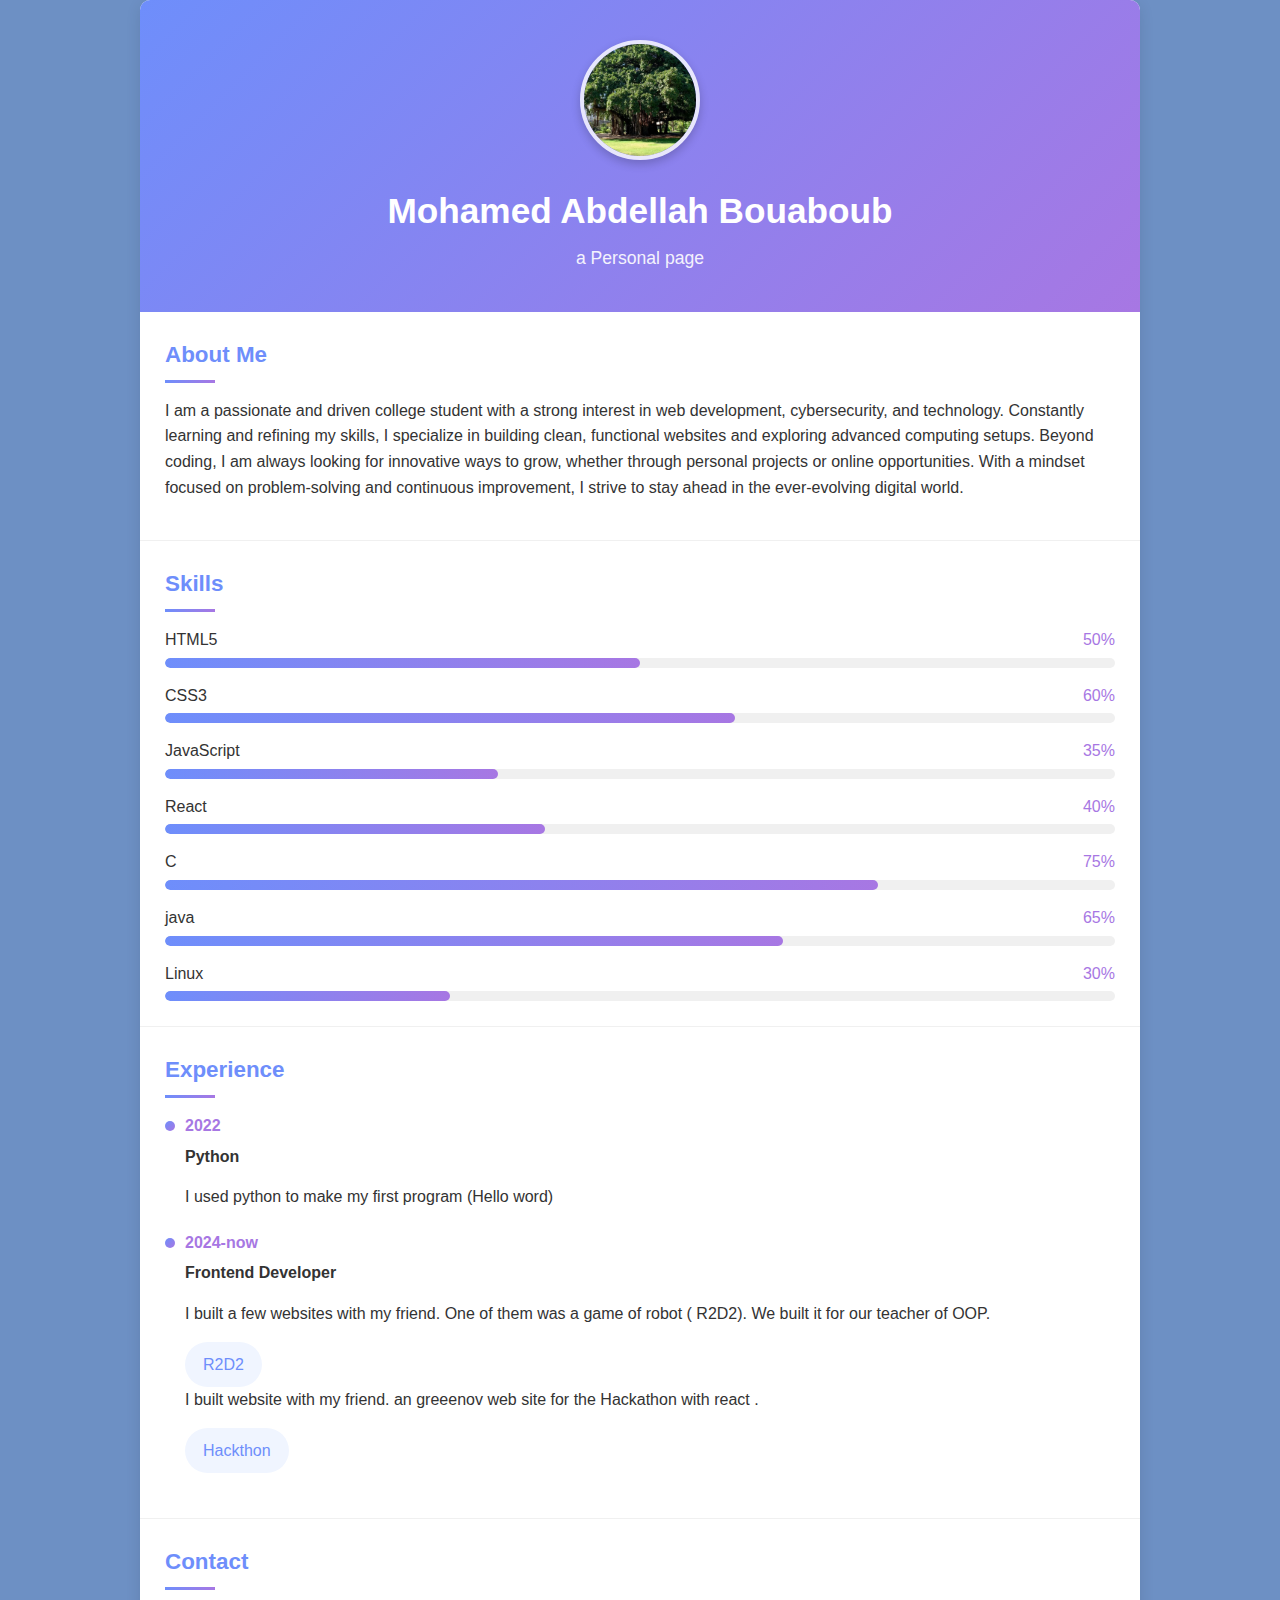
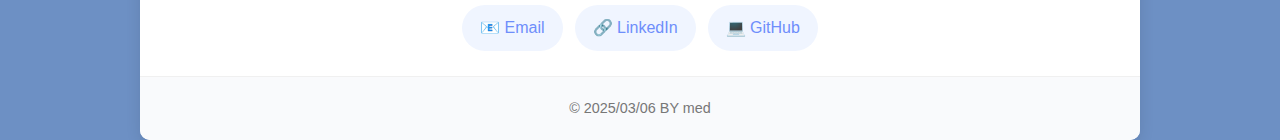
==== Med.html @ 5706da4e "my profilo" ====
<!DOCTYPE html>
<html lang="en">
<head>
    <meta charset="UTF-8">
    <meta name="viewport" content="width=device-width, initial-scale=1.0">
    <meta name="description" content="Professional profile page for Med">
    <title>Mohmaed Abdellah Bouaboub L2</title>
    <style>
        
        * { margin: 0; padding: 0; box-sizing: border-box; }
        
        body { 
            font-family: 'Segoe UI', 'Roboto', 'Helvetica Neue', Arial, sans-serif;background: #6d90c4; color: #333; line-height: 1.6;}
        .container { max-width: 1000px; margin: 0 auto; background: white; border-radius: 10px; box-shadow: 0 4px 15px rgba(0, 0, 0, 0.1);overflow: hidden;}
        header { background: linear-gradient(135deg, #6e8efb, #a777e3); padding: 40px 20px; color: white; text-align: center;}
        .profile-image { width: 120px; height: 120px;object-fit: cover;border-radius: 50%; border: 4px solid rgba(255, 255, 255, 0.8); margin-bottom: 15px;box-shadow: 0 4px 10px rgba(0, 0, 0, 0.2);}
        h1 { font-size: 2.2em; margin-bottom: 5px}
        .title {font-size: 1.1em; font-weight: 300;opacity: 0.9;}
        section { padding: 25px;border-bottom: 1px solid #f0f0f0;}section:last-child {border-bottom: none;}
        h2 { color: #6e8efb; padding-bottom: 10px; margin-bottom: 15px;font-size: 1.4em;position: relative;}
        h2::after {content: '';position: absolute;left: 0;bottom: 0;width: 50px;height: 3px;background: linear-gradient(to right, #6e8efb, #a777e3);}
        section p {margin-bottom: 15px;}
        .skills, .skill-item  {margin-top: 15px;}
        .skill-info {display: flex;justify-content: space-between;margin-bottom: 5px;}
        .skill-name {font-weight: 500;}
        .skill-percent {color: #a777e3;font-weight: 500;}
        .skill-bar {height: 10px;background-color: #f0f0f0;border-radius: 5px;overflow: hidden;}
        .skill-progress {height: 100%;border-radius: 5px;background: linear-gradient(to right, #6e8efb, #a777e3);transition: width 1s  ease-in-out;}
        .timeline { margin-top: 15px;}        
        .timeline-item { margin-bottom: 20px;position: relative;padding-left: 20px;}
        .timeline-item:before {content: '';position: absolute;left: 0;top: 8px;width: 10px;height: 10px;border-radius: 50%;background: linear-gradient(135deg, #6e8efb, #a777e3);}
        .timeline-date { font-weight: bold; color: #a777e3;margin-bottom: 5px;}
        .contact {display: flex;flex-wrap: wrap;gap: 12px;margin-top: 15px;}
        .contact a { display: inline-flex;align-items: center;background: #f0f5ff; color: #6e8efb; padding: 10px 18px; border-radius: 25px; text-decoration: none;font-weight: 500;transition: all 0.2s ease;}
        .contact a:hover {background: #e0ebff;transform: translateY(-2px);box-shadow: 0 4px 8px rgba(0, 0, 0, 0.1);}
        footer { text-align: center;padding: 20px;color: #777;font-size: 0.9em;background: #f9fafc;}
        
        @media (max-width: 600px) {
            .container {border-radius: 0;}
            header { padding: 30px 15px;}
            section {padding: 20px 15px;}
            .contact {flex-direction: column;align-items: stretch;}
            .contact a {text-align: center;}
            
        }
    </style>
</head>
<body>
    <div class="container">
        <header>
            <img src="[data-uri]" 
            alt="Mohamed Abdellah Bouaboub" class="profile-image">
            <h1>Mohamed Abdellah Bouaboub</h1>
            <p class="title">a Personal page</p>
        </header>
        
        <section>
            <h2>About Me</h2>
            <p>I am a passionate and driven college student with a strong interest in web development, cybersecurity, and technology. Constantly learning and refining my skills, I specialize in building clean, functional websites and exploring advanced computing setups. Beyond coding, I am always looking for innovative ways to grow, whether through personal projects or online opportunities. With a mindset focused on problem-solving and continuous improvement, I strive to stay ahead in the ever-evolving digital world.</p>
        </section>
        
        <section>
            <h2>Skills</h2>
            <div class="skills">
                <div class="skill-item">
                    <div class="skill-info">
                        <span class="skill-name">HTML5</span>
                        <span class="skill-percent">50%</span>
                    </div>
                    <div class="skill-bar">
                        <div class="skill-progress" style="width: 50%"></div>
                    </div>
                </div>
                
                <div class="skill-item">
                    <div class="skill-info">
                        <span class="skill-name">CSS3</span>
                        <span class="skill-percent">60%</span>
                    </div>
                    <div class="skill-bar">
                        <div class="skill-progress" style="width: 60%"></div>
                    </div>
                </div>
                
                <div class="skill-item">
                    <div class="skill-info">
                        <span class="skill-name">JavaScript</span>
                        <span class="skill-percent">35%</span>
                    </div>
                    <div class="skill-bar">
                        <div class="skill-progress" style="width: 35%"></div>
                    </div>
                </div>
                <div class="skills">
                    <div class="skill-item">
                        <div class="skill-info">
                            <span class="skill-name">React</span>
                            <span class="skill-percent">40%</span>
                        </div>
                        <div class="skill-bar">
                            <div class="skill-progress" style="width: 40%"></div>
                        </div>
                    </div>
                <div class="skill-item">
                    <div class="skill-info">
                        <span class="skill-name">C</span>
                        <span class="skill-percent">75%</span>
                    </div>
                    <div class="skill-bar">
                        <div class="skill-progress" style="width: 75%"></div>
                    </div>
                </div>
                
                <div class="skill-item">
                    <div class="skill-info">
                        <span class="skill-name">java</span>
                        <span class="skill-percent">65%</span>
                    </div>
                    <div class="skill-bar">
                        <div class="skill-progress" style="width: 65%"></div>
                    </div>
                </div>
                
                <div class="skill-item">
                    <div class="skill-info">
                        <span class="skill-name">Linux</span>
                        <span class="skill-percent">30%</span>
                    </div>
                    <div class="skill-bar">
                        <div class="skill-progress" style="width: 30%"></div>
                    </div>
                </div>
                
                
        </section>
        
        <section>
            <h2>Experience</h2>
            <div class="timeline">
                <div class="timeline-item">
                    <p class="timeline-date">2022</p>
                    <p><strong>Python</strong></p>
                    <p>I used python to make my first program (Hello word)</p>
                </div>
                <div class="timeline-item">
                    <p class="timeline-date">2024-now</p>
                    <p><strong>Frontend Developer</strong> </p>
                    <p>I built a few websites with my friend.
                        One of them was a game of robot ( R2D2). We built it for our teacher of OOP.
                    </p><div class="contact"><a href="https://oop-student.vercel.app" >R2D2</a></div> 
                    <p>I built website with my friend.
                        an greeenov web site for the Hackathon with react .
                    </p><div class="contact"><a href="https://greenov-hackathon.vercel.app/" >Hackthon</a></div>


                </div>
            </div>
        </section>
        
        <section>
            <h2>Contact</h2>
            <div class="contact" style="justify-content: center">
                <a href="mbouaboub277@gmail.com">📧 Email</a>
                <a href="https://www.linkedin.com/in/med-abdellah-4316ba351">🔗 LinkedIn</a>
                <a href="https://github.com/Med-Esc">💻 GitHub</a>
            </div>
        </section>
        
        <footer>
            <p>© 2025/03/06 BY med</p>
        </footer>
    </div>
</body>
</html>
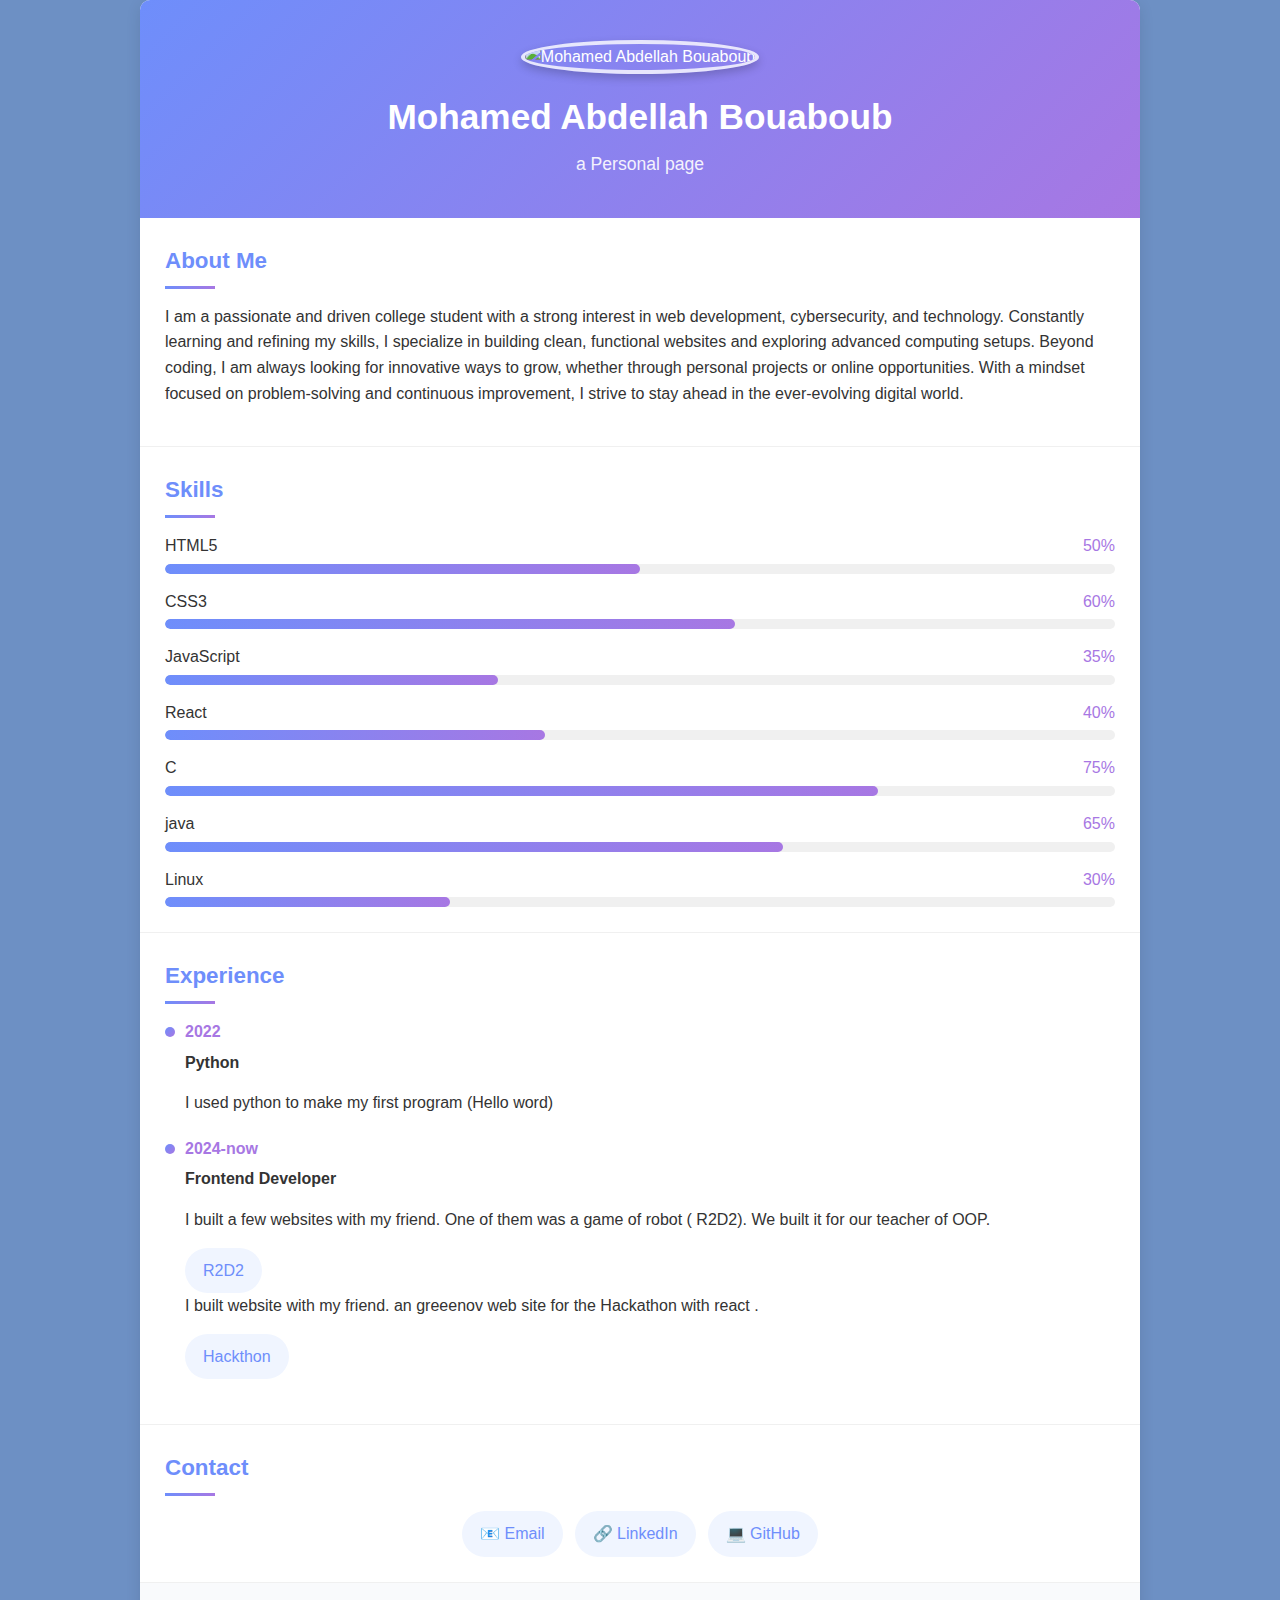
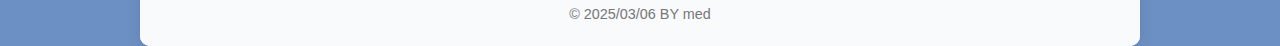
==== commit 562bb593: "Update Med.html" ====
--- a/Med.html
+++ b/Med.html
@@ -48,8 +48,7 @@
 <body>
     <div class="container">
         <header>
-            <img src="[data-uri]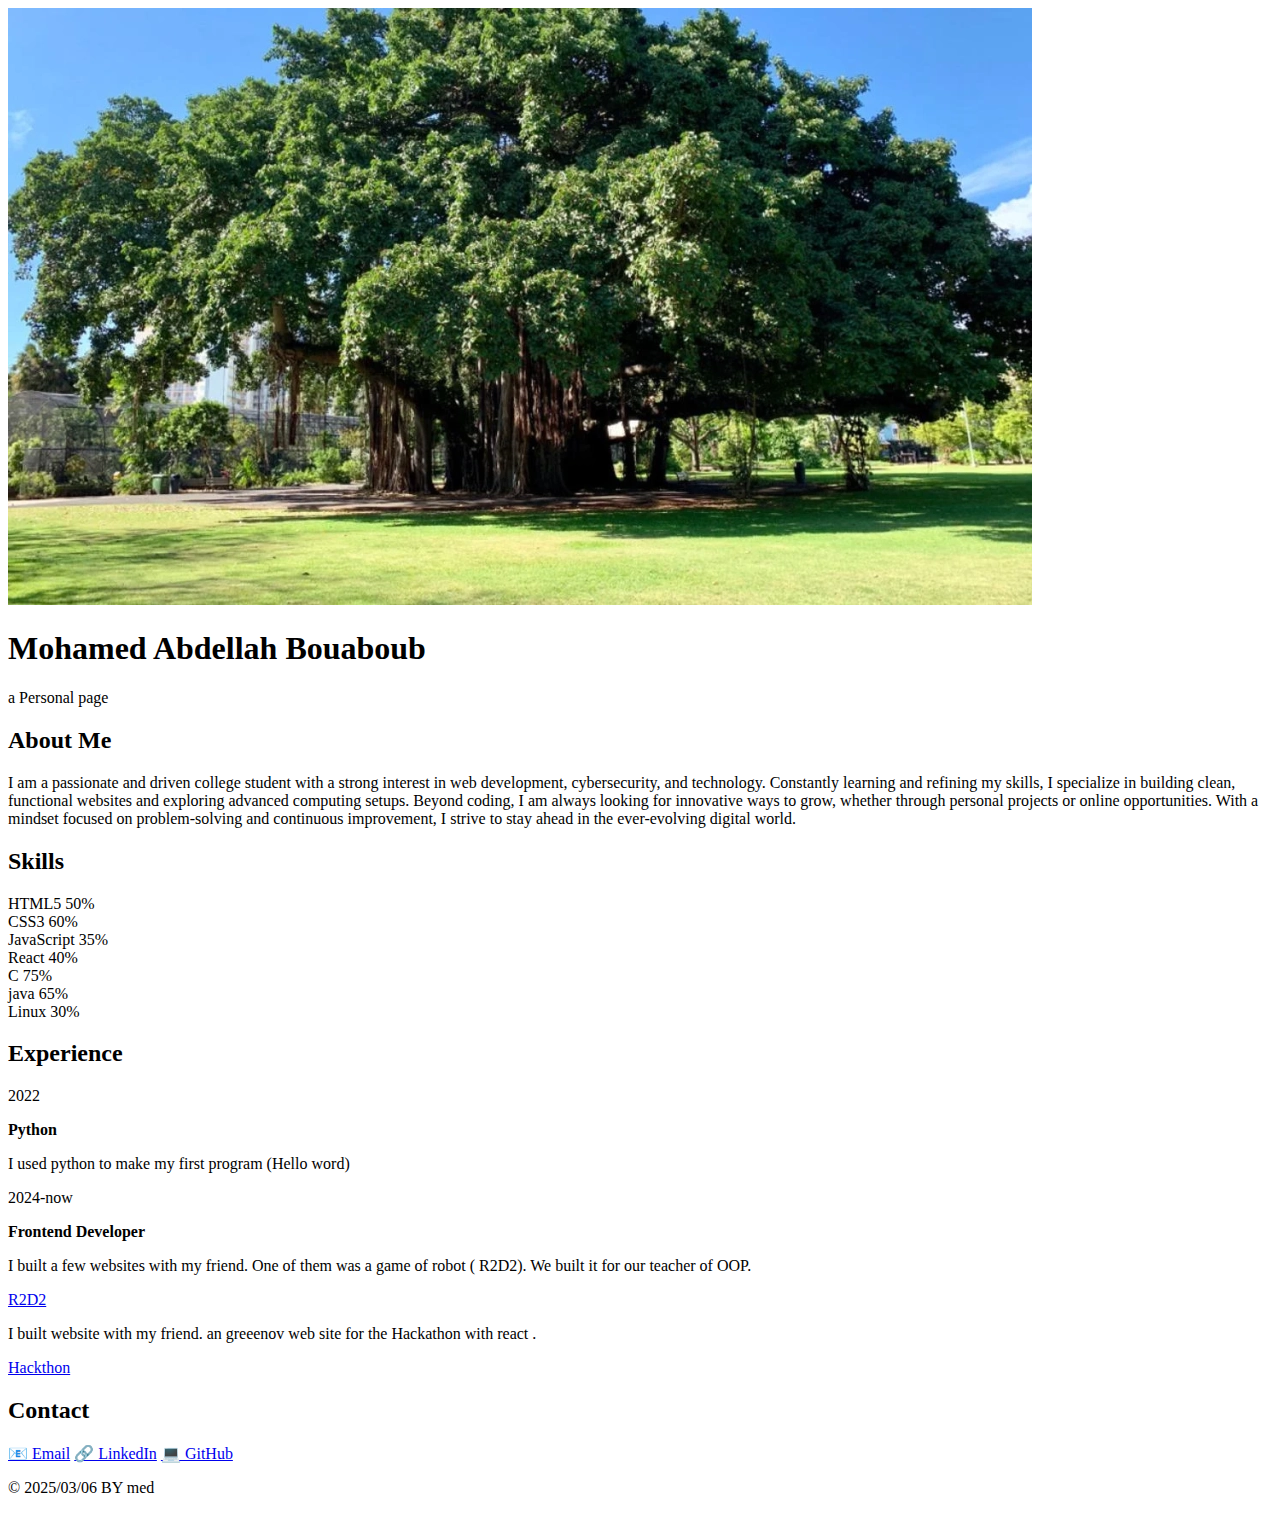
==== commit e25194b8: "Update Med.html" ====
--- a/Med.html
+++ b/Med.html
@@ -5,45 +5,7 @@
     <meta name="viewport" content="width=device-width, initial-scale=1.0">
     <meta name="description" content="Professional profile page for Med">
     <title>Mohmaed Abdellah Bouaboub L2</title>
-    <style>
-        
-        * { margin: 0; padding: 0; box-sizing: border-box; }
-        
-        body { 
-            font-family: 'Segoe UI', 'Roboto', 'Helvetica Neue', Arial, sans-serif;background: #6d90c4; color: #333; line-height: 1.6;}
-        .container { max-width: 1000px; margin: 0 auto; background: white; border-radius: 10px; box-shadow: 0 4px 15px rgba(0, 0, 0, 0.1);overflow: hidden;}
-        header { background: linear-gradient(135deg, #6e8efb, #a777e3); padding: 40px 20px; color: white; text-align: center;}
-        .profile-image { width: 120px; height: 120px;object-fit: cover;border-radius: 50%; border: 4px solid rgba(255, 255, 255, 0.8); margin-bottom: 15px;box-shadow: 0 4px 10px rgba(0, 0, 0, 0.2);}
-        h1 { font-size: 2.2em; margin-bottom: 5px}
-        .title {font-size: 1.1em; font-weight: 300;opacity: 0.9;}
-        section { padding: 25px;border-bottom: 1px solid #f0f0f0;}section:last-child {border-bottom: none;}
-        h2 { color: #6e8efb; padding-bottom: 10px; margin-bottom: 15px;font-size: 1.4em;position: relative;}
-        h2::after {content: '';position: absolute;left: 0;bottom: 0;width: 50px;height: 3px;background: linear-gradient(to right, #6e8efb, #a777e3);}
-        section p {margin-bottom: 15px;}
-        .skills, .skill-item  {margin-top: 15px;}
-        .skill-info {display: flex;justify-content: space-between;margin-bottom: 5px;}
-        .skill-name {font-weight: 500;}
-        .skill-percent {color: #a777e3;font-weight: 500;}
-        .skill-bar {height: 10px;background-color: #f0f0f0;border-radius: 5px;overflow: hidden;}
-        .skill-progress {height: 100%;border-radius: 5px;background: linear-gradient(to right, #6e8efb, #a777e3);transition: width 1s  ease-in-out;}
-        .timeline { margin-top: 15px;}        
-        .timeline-item { margin-bottom: 20px;position: relative;padding-left: 20px;}
-        .timeline-item:before {content: '';position: absolute;left: 0;top: 8px;width: 10px;height: 10px;border-radius: 50%;background: linear-gradient(135deg, #6e8efb, #a777e3);}
-        .timeline-date { font-weight: bold; color: #a777e3;margin-bottom: 5px;}
-        .contact {display: flex;flex-wrap: wrap;gap: 12px;margin-top: 15px;}
-        .contact a { display: inline-flex;align-items: center;background: #f0f5ff; color: #6e8efb; padding: 10px 18px; border-radius: 25px; text-decoration: none;font-weight: 500;transition: all 0.2s ease;}
-        .contact a:hover {background: #e0ebff;transform: translateY(-2px);box-shadow: 0 4px 8px rgba(0, 0, 0, 0.1);}
-        footer { text-align: center;padding: 20px;color: #777;font-size: 0.9em;background: #f9fafc;}
-        
-        @media (max-width: 600px) {
-            .container {border-radius: 0;}
-            header { padding: 30px 15px;}
-            section {padding: 20px 15px;}
-            .contact {flex-direction: column;align-items: stretch;}
-            .contact a {text-align: center;}
-            
-        }
-    </style>
+    <link rel="stylesheet" href="styles.css">
 </head>
 <body>
     <div class="container">
